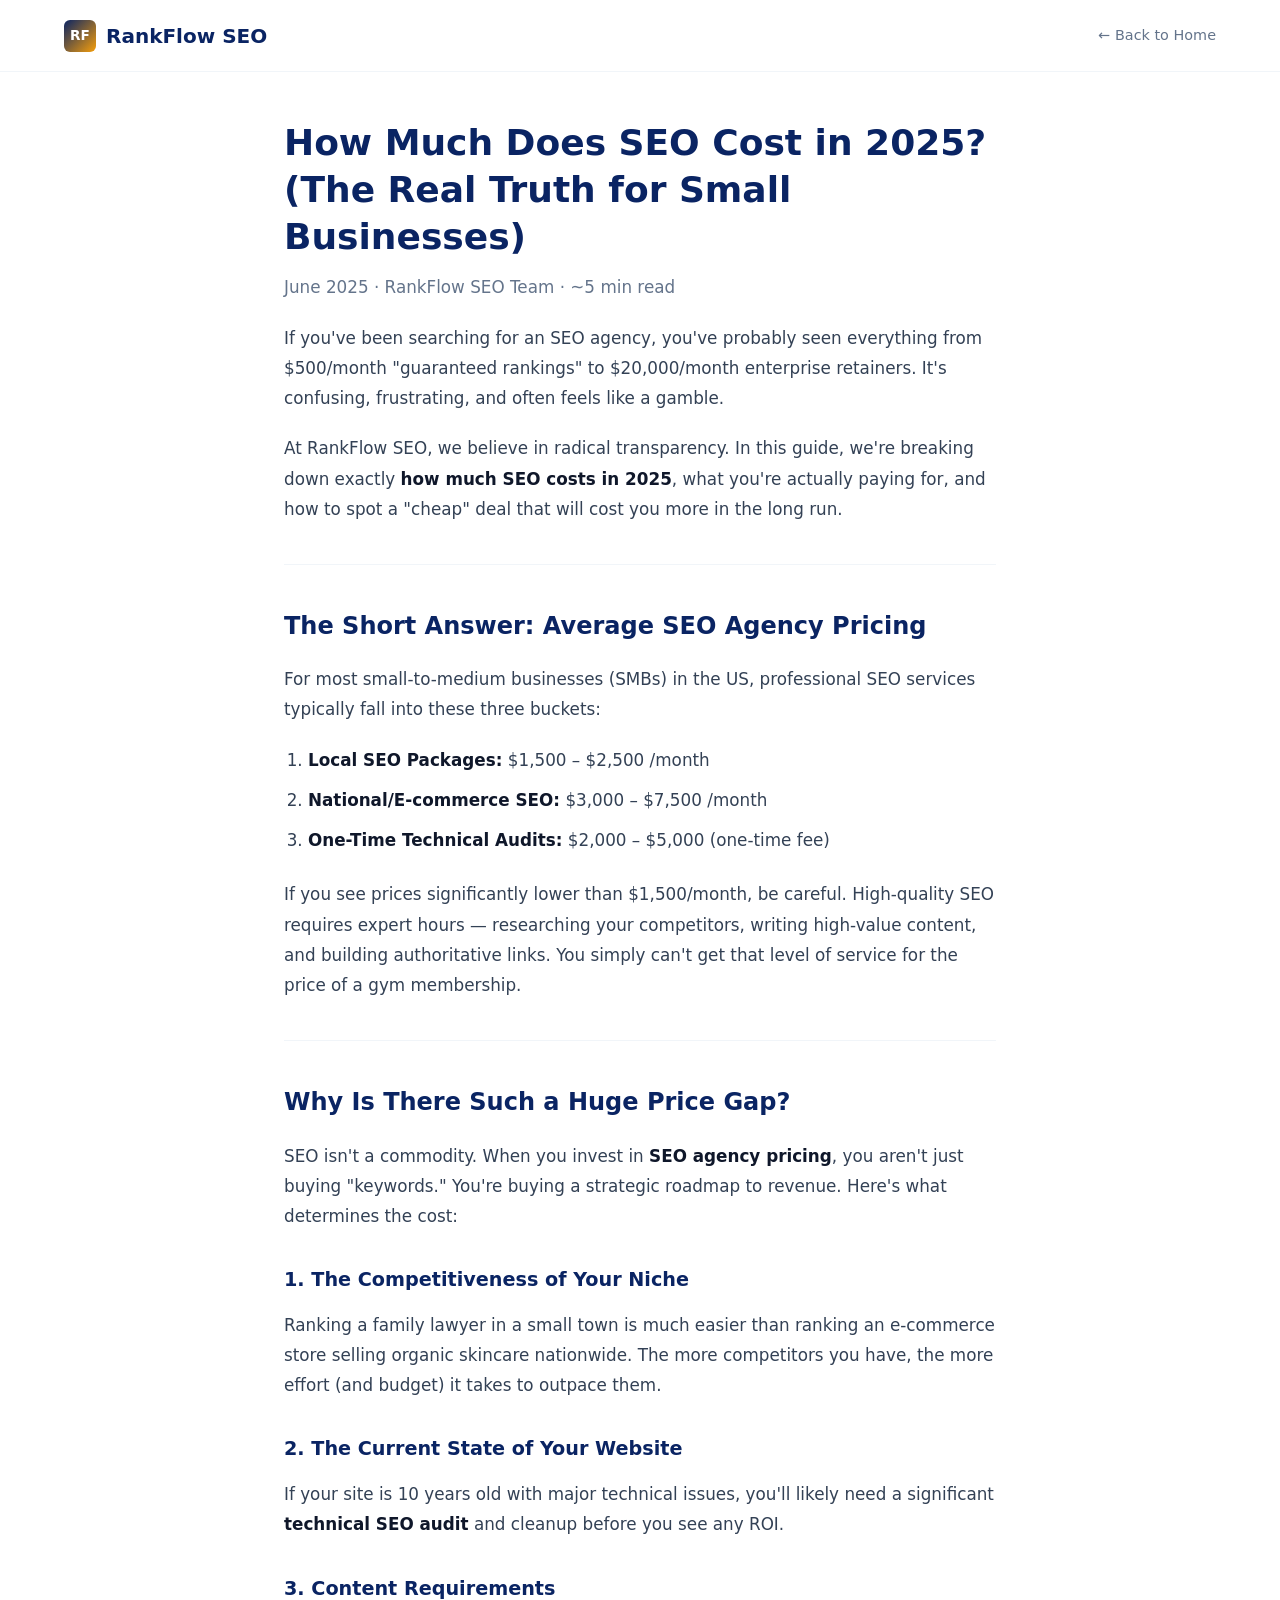
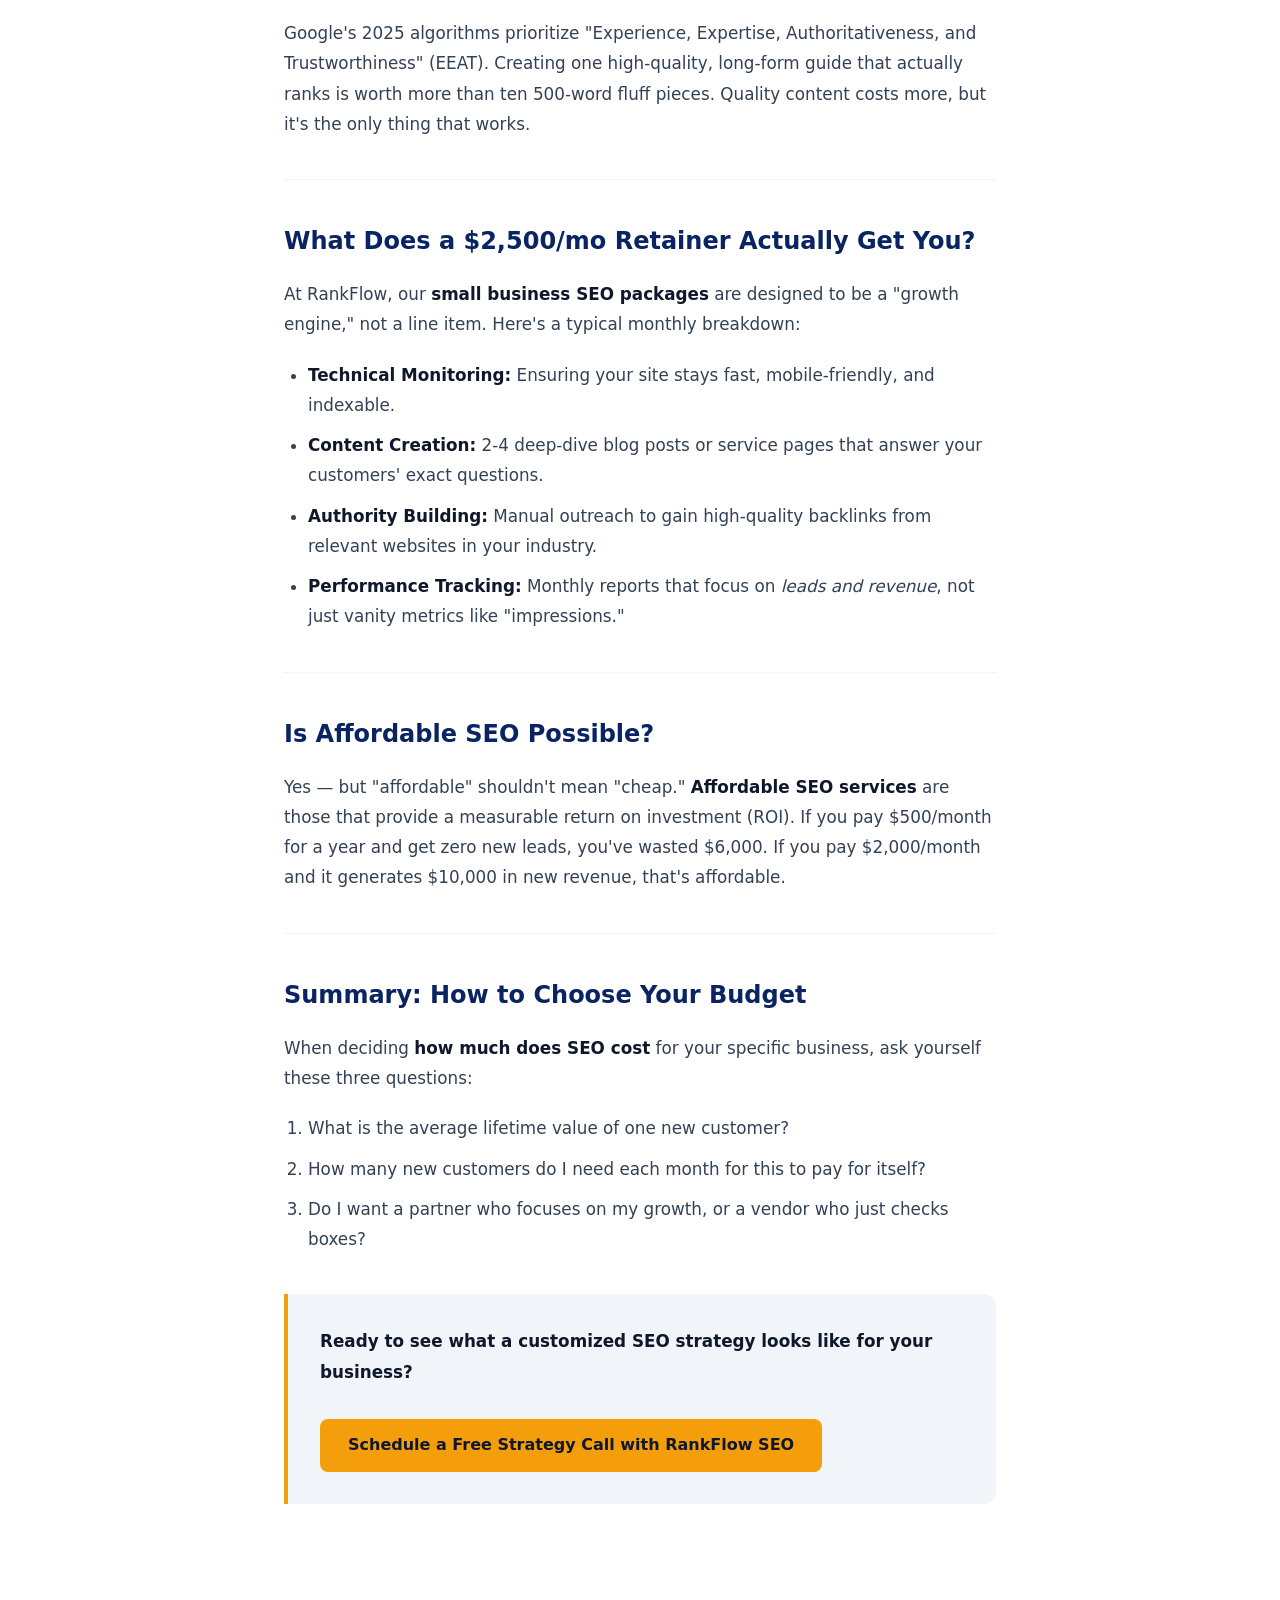
==== blog/seo-cost-2025.html @ 1db64647 "feat: Build RankFlow SEO agency website Complete single-page HTML/CSS/JS agency website with: - Hero" ====
<!DOCTYPE html>
<html lang="en">
<head>
    <meta charset="UTF-8">
    <meta name="viewport" content="width=device-width, initial-scale=1.0">
    <title>How Much Does SEO Cost in 2025? | RankFlow SEO</title>
    <meta name="description" content="Transparent SEO pricing guide for small businesses. Learn what $1,500-$5,000/month retainer actually gets you, how to spot cheap SEO, and what affordable SEO services really cost in 2025.">
    <link rel="canonical" href="https://rankflowseo.com/blog/seo-cost-2025">
    <style>
        *, *::before, *::after { margin: 0; padding: 0; box-sizing: border-box; }
        :root { --primary: #0a2463; --accent: #f59e0b; --dark: #0f172a; --gray-700: #334155; --gray-500: #64748b; --gray-100: #f1f5f9; --white: #ffffff; --font-sans: 'Segoe UI', system-ui, -apple-system, sans-serif; --max-width: 760px; --header-h: 72px; }
        body { font-family: var(--font-sans); color: var(--gray-700); line-height: 1.8; background: var(--white); }
        .container { width: 100%; max-width: var(--max-width); margin: 0 auto; padding: 0 24px; }
        .header { position: fixed; top: 0; left: 0; width: 100%; height: var(--header-h); background: rgba(255,255,255,0.98); border-bottom: 1px solid var(--gray-100); z-index: 1000; display: flex; align-items: center; }
        .header-inner { display: flex; align-items: center; justify-content: space-between; width: 100%; max-width: 1200px; margin: 0 auto; padding: 0 24px; }
        .logo { font-size: 1.25rem; font-weight: 800; color: var(--primary); text-decoration: none; display: flex; align-items: center; gap: 10px; }
        .logo-icon { width: 32px; height: 32px; background: linear-gradient(135deg, var(--primary), var(--accent)); border-radius: 6px; display: flex; align-items: center; justify-content: center; color: white; font-size: 0.85rem; font-weight: 700; }
        .header a.back-link { font-size: 0.9rem; color: var(--gray-500); text-decoration: none; }
        .header a.back-link:hover { color: var(--primary); }
        .blog-content { padding: 120px 0 60px; }
        .blog-content h1 { font-size: 2.25rem; font-weight: 800; color: var(--primary); line-height: 1.3; margin-bottom: 12px; }
        .blog-meta { color: var(--gray-500); font-size: 0.9rem; margin-bottom: 32px; }
        .blog-content h2 { font-size: 1.5rem; font-weight: 700; color: var(--primary); margin: 40px 0 16px; }
        .blog-content h3 { font-size: 1.2rem; font-weight: 700; color: var(--primary); margin: 32px 0 12px; }
        .blog-content p { margin-bottom: 20px; font-size: 1.05rem; }
        .blog-content ul, .blog-content ol { margin: 0 0 24px 24px; }
        .blog-content li { margin-bottom: 10px; font-size: 1.05rem; }
        .blog-content strong { color: var(--dark); }
        .blog-content .cta-box { background: var(--gray-100); border-left: 4px solid var(--accent); padding: 32px; border-radius: 0 12px 12px 0; margin: 40px 0; }
        .blog-content .cta-box a { display: inline-block; margin-top: 12px; padding: 12px 28px; background: var(--accent); color: var(--dark); font-weight: 600; border-radius: 8px; text-decoration: none; transition: all 0.25s; }
        .blog-content .cta-box a:hover { background: #d97706; transform: translateY(-2px); }
        hr { border: none; border-top: 1px solid var(--gray-100); margin: 40px 0; }
        @media (max-width: 768px) { .blog-content h1 { font-size: 1.75rem; } .blog-content { padding: 100px 0 40px; } }
    </style>
</head>
<body>
    <header class="header">
        <div class="header-inner">
            <a href="/" class="logo"><span class="logo-icon">RF</span> RankFlow SEO</a>
            <a href="/" class="back-link">&larr; Back to Home</a>
        </div>
    </header>
    <main class="blog-content">
        <article class="container">
            <h1>How Much Does SEO Cost in 2025? (The Real Truth for Small Businesses)</h1>
            <p class="blog-meta">June 2025 &middot; RankFlow SEO Team &middot; ~5 min read</p>

            <p>If you've been searching for an SEO agency, you've probably seen everything from $500/month &quot;guaranteed rankings&quot; to $20,000/month enterprise retainers. It's confusing, frustrating, and often feels like a gamble.</p>
            <p>At RankFlow SEO, we believe in radical transparency. In this guide, we're breaking down exactly <strong>how much SEO costs in 2025</strong>, what you're actually paying for, and how to spot a &quot;cheap&quot; deal that will cost you more in the long run.</p>

            <hr>

            <h2>The Short Answer: Average SEO Agency Pricing</h2>
            <p>For most small-to-medium businesses (SMBs) in the US, professional SEO services typically fall into these three buckets:</p>
            <ol>
                <li><strong>Local SEO Packages:</strong> $1,500 &ndash; $2,500 /month</li>
                <li><strong>National/E-commerce SEO:</strong> $3,000 &ndash; $7,500 /month</li>
                <li><strong>One-Time Technical Audits:</strong> $2,000 &ndash; $5,000 (one-time fee)</li>
            </ol>
            <p>If you see prices significantly lower than $1,500/month, be careful. High-quality SEO requires expert hours &mdash; researching your competitors, writing high-value content, and building authoritative links. You simply can't get that level of service for the price of a gym membership.</p>

            <hr>

            <h2>Why Is There Such a Huge Price Gap?</h2>
            <p>SEO isn't a commodity. When you invest in <strong>SEO agency pricing</strong>, you aren't just buying &quot;keywords.&quot; You're buying a strategic roadmap to revenue. Here's what determines the cost:</p>

            <h3>1. The Competitiveness of Your Niche</h3>
            <p>Ranking a family lawyer in a small town is much easier than ranking an e-commerce store selling organic skincare nationwide. The more competitors you have, the more effort (and budget) it takes to outpace them.</p>

            <h3>2. The Current State of Your Website</h3>
            <p>If your site is 10 years old with major technical issues, you'll likely need a significant <strong>technical SEO audit</strong> and cleanup before you see any ROI.</p>

            <h3>3. Content Requirements</h3>
            <p>Google's 2025 algorithms prioritize &quot;Experience, Expertise, Authoritativeness, and Trustworthiness&quot; (EEAT). Creating one high-quality, long-form guide that actually ranks is worth more than ten 500-word fluff pieces. Quality content costs more, but it's the only thing that works.</p>

            <hr>

            <h2>What Does a $2,500/mo Retainer Actually Get You?</h2>
            <p>At RankFlow, our <strong>small business SEO packages</strong> are designed to be a &quot;growth engine,&quot; not a line item. Here's a typical monthly breakdown:</p>
            <ul>
                <li><strong>Technical Monitoring:</strong> Ensuring your site stays fast, mobile-friendly, and indexable.</li>
                <li><strong>Content Creation:</strong> 2-4 deep-dive blog posts or service pages that answer your customers' exact questions.</li>
                <li><strong>Authority Building:</strong> Manual outreach to gain high-quality backlinks from relevant websites in your industry.</li>
                <li><strong>Performance Tracking:</strong> Monthly reports that focus on <em>leads and revenue</em>, not just vanity metrics like &quot;impressions.&quot;</li>
            </ul>

            <hr>

            <h2>Is Affordable SEO Possible?</h2>
            <p>Yes &mdash; but &quot;affordable&quot; shouldn't mean &quot;cheap.&quot; <strong>Affordable SEO services</strong> are those that provide a measurable return on investment (ROI). If you pay $500/month for a year and get zero new leads, you've wasted $6,000. If you pay $2,000/month and it generates $10,000 in new revenue, that's affordable.</p>

            <hr>

            <h2>Summary: How to Choose Your Budget</h2>
            <p>When deciding <strong>how much does SEO cost</strong> for your specific business, ask yourself these three questions:</p>
            <ol>
                <li>What is the average lifetime value of one new customer?</li>
                <li>How many new customers do I need each month for this to pay for itself?</li>
                <li>Do I want a partner who focuses on my growth, or a vendor who just checks boxes?</li>
            </ol>

            <div class="cta-box">
                <p><strong>Ready to see what a customized SEO strategy looks like for your business?</strong></p>
                <a href="/#contact">Schedule a Free Strategy Call with RankFlow SEO</a>
            </div>
        </article>
    </main>
</body>
</html>
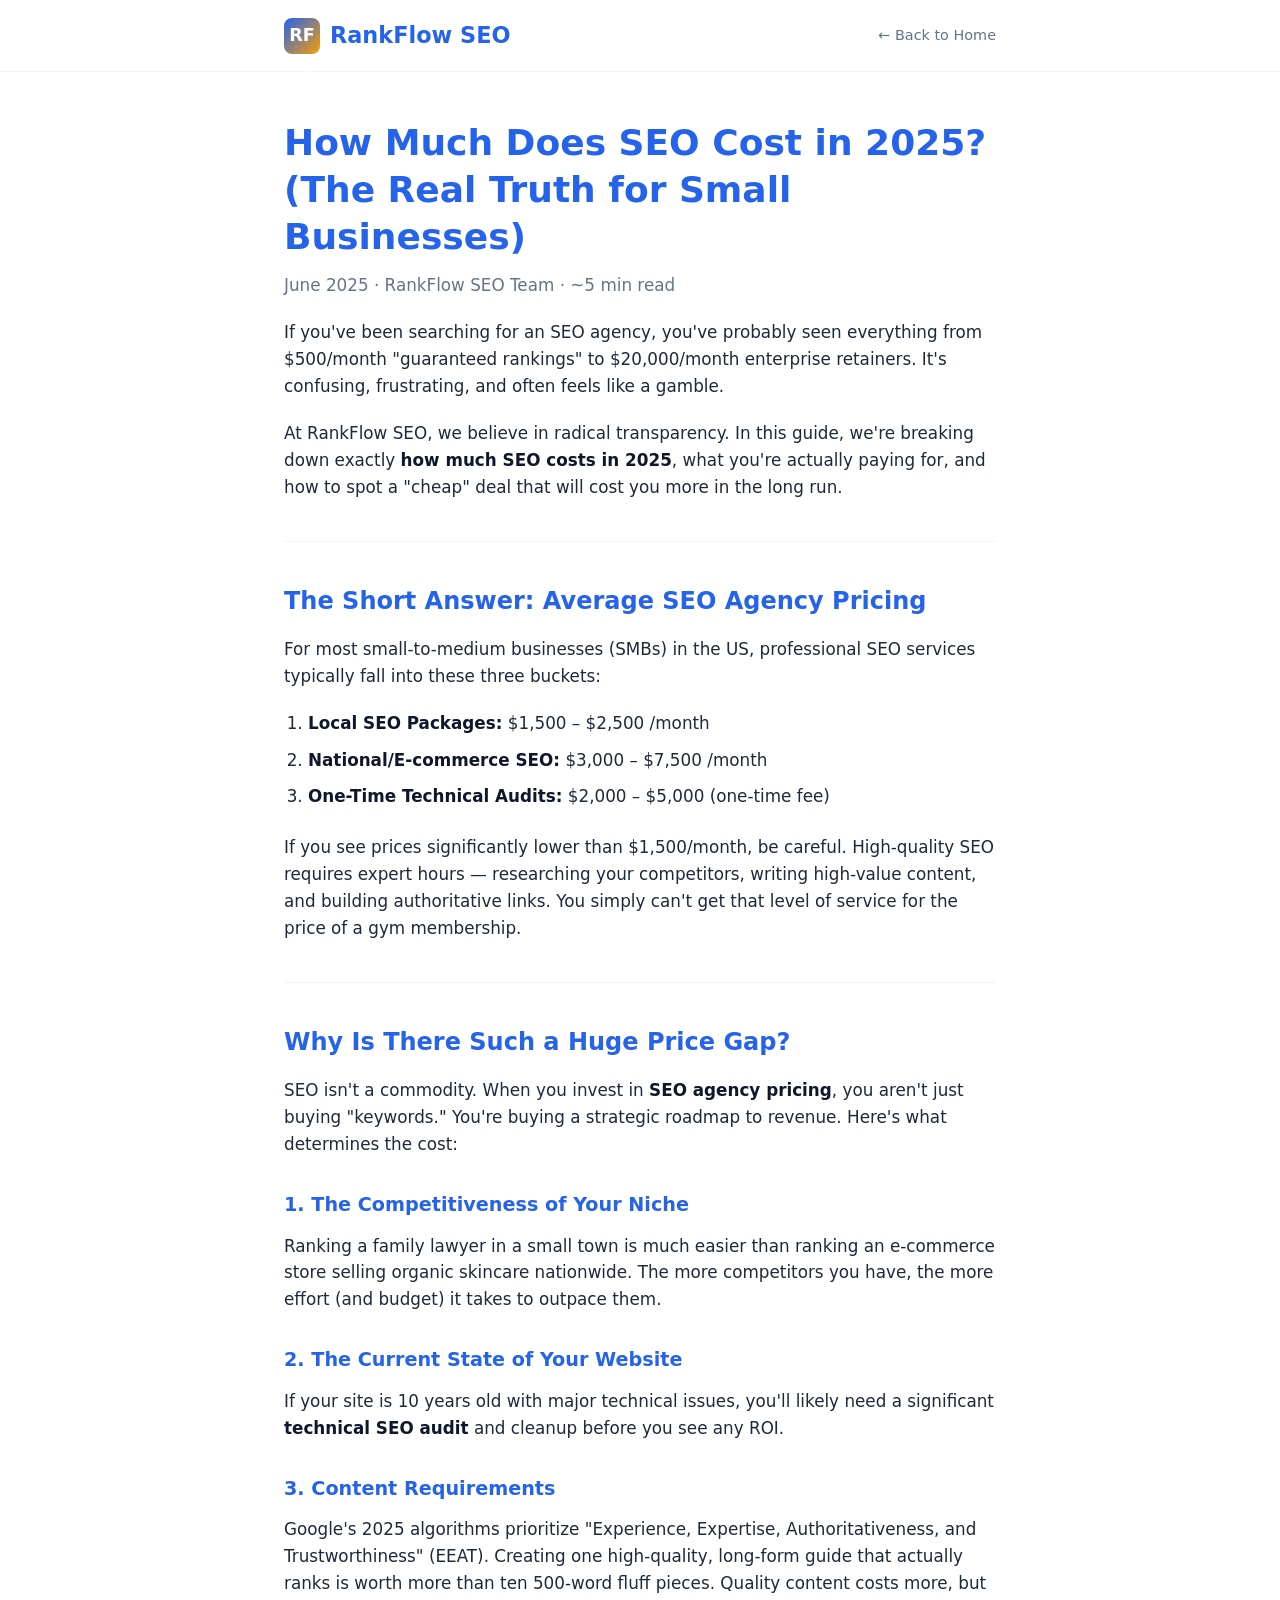
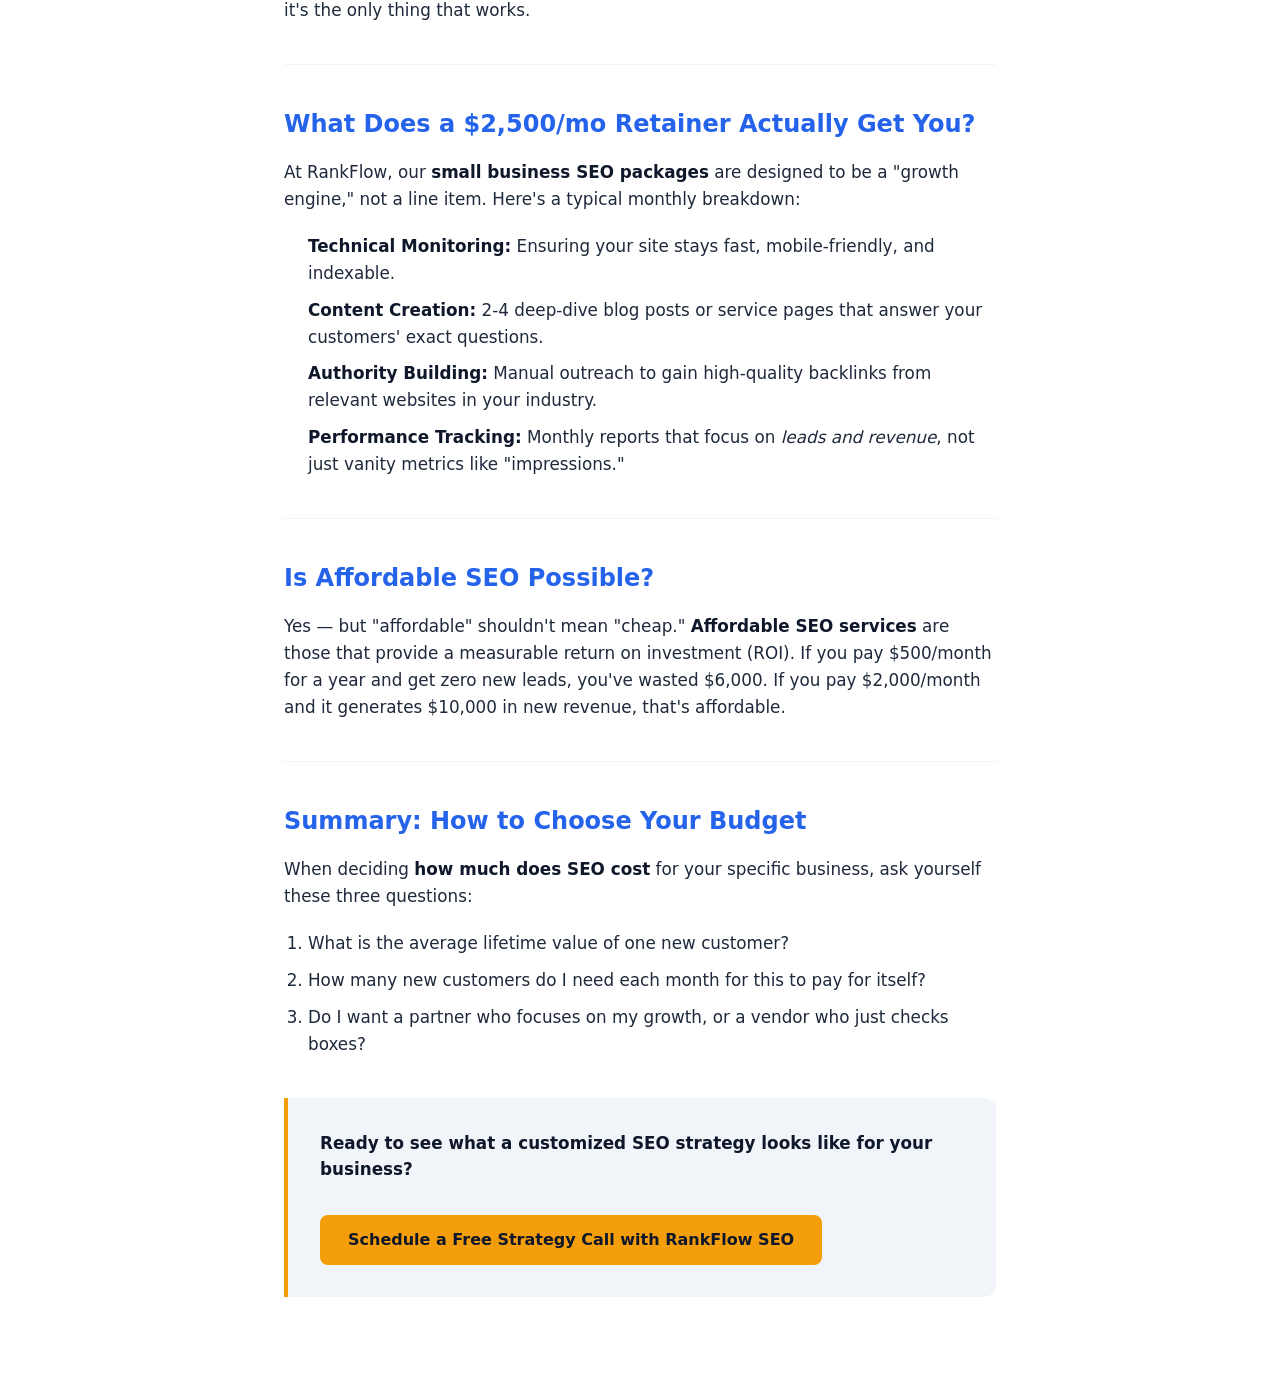
==== commit f724886f: "refactor: separate pages for homepage, services, about, and case studies" ====
--- a/blog/seo-cost-2025.html
+++ b/blog/seo-cost-2025.html
@@ -6,18 +6,13 @@
     <title>How Much Does SEO Cost in 2025? | RankFlow SEO</title>
     <meta name="description" content="Transparent SEO pricing guide for small businesses. Learn what $1,500-$5,000/month retainer actually gets you, how to spot cheap SEO, and what affordable SEO services really cost in 2025.">
     <link rel="canonical" href="https://rankflowseo.com/blog/seo-cost-2025">
+    <link rel="stylesheet" href="../css/style.css">
     <style>
-        *, *::before, *::after { margin: 0; padding: 0; box-sizing: border-box; }
-        :root { --primary: #0a2463; --accent: #f59e0b; --dark: #0f172a; --gray-700: #334155; --gray-500: #64748b; --gray-100: #f1f5f9; --white: #ffffff; --font-sans: 'Segoe UI', system-ui, -apple-system, sans-serif; --max-width: 760px; --header-h: 72px; }
-        body { font-family: var(--font-sans); color: var(--gray-700); line-height: 1.8; background: var(--white); }
-        .container { width: 100%; max-width: var(--max-width); margin: 0 auto; padding: 0 24px; }
+        :root { --max-width: 760px; }
         .header { position: fixed; top: 0; left: 0; width: 100%; height: var(--header-h); background: rgba(255,255,255,0.98); border-bottom: 1px solid var(--gray-100); z-index: 1000; display: flex; align-items: center; }
-        .header-inner { display: flex; align-items: center; justify-content: space-between; width: 100%; max-width: 1200px; margin: 0 auto; padding: 0 24px; }
-        .logo { font-size: 1.25rem; font-weight: 800; color: var(--primary); text-decoration: none; display: flex; align-items: center; gap: 10px; }
-        .logo-icon { width: 32px; height: 32px; background: linear-gradient(135deg, var(--primary), var(--accent)); border-radius: 6px; display: flex; align-items: center; justify-content: center; color: white; font-size: 0.85rem; font-weight: 700; }
         .header a.back-link { font-size: 0.9rem; color: var(--gray-500); text-decoration: none; }
         .header a.back-link:hover { color: var(--primary); }
-        .blog-content { padding: 120px 0 60px; }
+        .blog-content { padding: 120px 0 60px; max-width: 760px; margin: 0 auto; }
         .blog-content h1 { font-size: 2.25rem; font-weight: 800; color: var(--primary); line-height: 1.3; margin-bottom: 12px; }
         .blog-meta { color: var(--gray-500); font-size: 0.9rem; margin-bottom: 32px; }
         .blog-content h2 { font-size: 1.5rem; font-weight: 700; color: var(--primary); margin: 40px 0 16px; }
@@ -31,13 +26,14 @@
         .blog-content .cta-box a:hover { background: #d97706; transform: translateY(-2px); }
         hr { border: none; border-top: 1px solid var(--gray-100); margin: 40px 0; }
         @media (max-width: 768px) { .blog-content h1 { font-size: 1.75rem; } .blog-content { padding: 100px 0 40px; } }
+        .footer { display: none; }
     </style>
 </head>
 <body>
     <header class="header">
-        <div class="header-inner">
-            <a href="/" class="logo"><span class="logo-icon">RF</span> RankFlow SEO</a>
-            <a href="/" class="back-link">&larr; Back to Home</a>
+        <div class="container header-inner">
+            <a href="../index.html" class="logo"><span class="logo-icon">RF</span> RankFlow SEO</a>
+            <a href="../index.html" class="back-link">&larr; Back to Home</a>
         </div>
     </header>
     <main class="blog-content">
--- a/css/style.css
+++ b/css/style.css
@@ -0,0 +1,156 @@
+/* ===== RESET & BASE ===== */
+*, *::before, *::after { margin: 0; padding: 0; box-sizing: border-box; }
+:root {
+    --primary: #2563eb;
+    --primary-dark: #1d4ed8;
+    --primary-light: #3b82f6;
+    --accent: #f59e0b;
+    --accent-hover: #d97706;
+    --dark: #0f172a;
+    --gray-900: #1e293b;
+    --gray-700: #334155;
+    --gray-500: #64748b;
+    --gray-300: #cbd5e1;
+    --gray-100: #f1f5f9;
+    --white: #ffffff;
+    --success: #10b981;
+    --font-sans: 'Segoe UI', system-ui, -apple-system, sans-serif;
+    --max-width: 1200px;
+    --header-h: 72px;
+}
+html { scroll-behavior: smooth; font-size: 16px; }
+body { font-family: var(--font-sans); color: var(--gray-900); line-height: 1.6; background: var(--white); overflow-x: hidden; }
+a { color: var(--primary); text-decoration: none; }
+ul { list-style: none; }
+.container { width: 100%; max-width: var(--max-width); margin: 0 auto; padding: 0 24px; }
+.section { padding: 80px 0; }
+.section-label {
+    display: inline-block; font-size: 0.85rem; font-weight: 700;
+    text-transform: uppercase; letter-spacing: 2px; color: var(--accent); margin-bottom: 12px;
+}
+.section-title { font-size: 2.25rem; font-weight: 800; color: var(--primary); line-height: 1.2; margin-bottom: 16px; }
+.section-subtitle { font-size: 1.125rem; color: var(--gray-500); max-width: 640px; margin-bottom: 48px; }
+.text-center { text-align: center; }
+.mx-auto { margin-left: auto; margin-right: auto; }
+
+/* ===== BUTTONS ===== */
+.btn {
+    display: inline-flex; align-items: center; justify-content: center; gap: 8px;
+    padding: 14px 32px; font-size: 1rem; font-weight: 600; border-radius: 8px;
+    border: 2px solid transparent; cursor: pointer; transition: all 0.25s ease; text-align: center; white-space: nowrap;
+}
+.btn-primary { background: var(--accent); color: var(--dark); border-color: var(--accent); }
+.btn-primary:hover { background: var(--accent-hover); border-color: var(--accent-hover); transform: translateY(-2px); box-shadow: 0 8px 24px rgba(245,158,11,0.35); }
+.btn-secondary { background: transparent; color: var(--white); border-color: var(--white); }
+.btn-secondary:hover { background: var(--white); color: var(--primary); transform: translateY(-2px); }
+.btn-outline { background: transparent; color: var(--primary); border-color: var(--primary); }
+.btn-outline:hover { background: var(--primary); color: var(--white); transform: translateY(-2px); }
+
+/* ===== HEADER ===== */
+.header {
+    position: fixed; top: 0; left: 0; width: 100%; height: var(--header-h);
+    background: rgba(255,255,255,0.98); backdrop-filter: blur(10px);
+    border-bottom: 1px solid var(--gray-100); z-index: 1000; transition: box-shadow 0.3s;
+}
+.header.scrolled { box-shadow: 0 2px 20px rgba(0,0,0,0.08); }
+.header-inner { display: flex; align-items: center; justify-content: space-between; height: var(--header-h); }
+.logo {
+    display: flex; align-items: center; gap: 10px; font-size: 1.4rem;
+    font-weight: 800; color: var(--primary); text-decoration: none;
+}
+.logo-icon {
+    width: 36px; height: 36px; background: linear-gradient(135deg, var(--primary), var(--accent));
+    border-radius: 8px; display: flex; align-items: center; justify-content: center;
+    color: white; font-size: 1.1rem; font-weight: 700;
+}
+.nav-links { display: flex; align-items: center; gap: 8px; }
+.nav-links a {
+    padding: 8px 16px; font-size: 0.9rem; font-weight: 500; color: var(--gray-700);
+    border-radius: 6px; transition: all 0.2s;
+}
+.nav-links a:hover { background: var(--gray-100); color: var(--primary); }
+.nav-links a.active { background: rgba(37,99,235,0.08); color: var(--primary); font-weight: 600; }
+.nav-cta {
+    padding: 10px 22px !important; background: var(--accent) !important;
+    color: var(--dark) !important; border-radius: 8px !important; font-weight: 600 !important;
+}
+.nav-cta:hover { background: var(--accent-hover) !important; transform: translateY(-1px); }
+.menu-toggle {
+    display: none; background: none; border: none; cursor: pointer;
+    padding: 8px; flex-direction: column; gap: 5px;
+}
+.menu-toggle span { display: block; width: 26px; height: 2.5px; background: var(--primary); border-radius: 2px; transition: all 0.3s; }
+.menu-toggle.active span:nth-child(1) { transform: rotate(45deg) translate(5px,5px); }
+.menu-toggle.active span:nth-child(2) { opacity: 0; }
+.menu-toggle.active span:nth-child(3) { transform: rotate(-45deg) translate(5px,-5px); }
+
+/* ===== HERO ===== */
+.hero {
+    padding: 140px 0 80px;
+    background: linear-gradient(135deg, var(--primary) 0%, #1d4ed8 50%, #2563eb 100%);
+    color: var(--white); position: relative; overflow: hidden;
+}
+.hero::before {
+    content: ''; position: absolute; top: -50%; left: -50%; width: 200%; height: 200%;
+    background: radial-gradient(circle at 30% 50%, rgba(245,158,11,0.08) 0%, transparent 50%);
+    animation: heroGlow 12s ease-in-out infinite alternate;
+}
+@keyframes heroGlow { 0% { transform: translate(0,0); } 100% { transform: translate(5%,5%); } }
+.hero .container { position: relative; z-index: 1; }
+.hero-content { max-width: 720px; }
+.hero h1 { font-size: 3.25rem; font-weight: 800; line-height: 1.15; margin-bottom: 20px; }
+.hero h1 span { background: linear-gradient(135deg, var(--accent), #fbbf24); -webkit-background-clip: text; -webkit-text-fill-color: transparent; background-clip: text; }
+.hero p { font-size: 1.2rem; color: rgba(255,255,255,0.85); max-width: 600px; margin-bottom: 36px; line-height: 1.7; }
+.hero-buttons { display: flex; gap: 16px; flex-wrap: wrap; }
+
+/* ===== PAGE HERO (inner pages) ===== */
+.page-hero {
+    padding: 140px 0 60px;
+    background: linear-gradient(135deg, var(--primary) 0%, #1d4ed8 100%);
+    color: var(--white); text-align: center;
+}
+.page-hero h1 { font-size: 2.75rem; font-weight: 800; margin-bottom: 12px; }
+.page-hero p { font-size: 1.15rem; color: rgba(255,255,255,0.8); max-width: 600px; margin: 0 auto; }
+
+/* ===== FOOTER ===== */
+.footer {
+    background: var(--dark); color: rgba(255,255,255,0.7); padding: 48px 0;
+}
+.footer-grid { display: grid; grid-template-columns: 2fr 1fr 1fr 1fr; gap: 40px; }
+.footer h4 { color: var(--white); font-size: 1.1rem; font-weight: 700; margin-bottom: 16px; }
+.footer p { font-size: 0.9rem; line-height: 1.7; }
+.footer ul li { margin-bottom: 10px; }
+.footer ul li a { color: rgba(255,255,255,0.6); font-size: 0.9rem; transition: color 0.2s; }
+.footer ul li a:hover { color: var(--accent); }
+.footer-bottom {
+    border-top: 1px solid rgba(255,255,255,0.1); margin-top: 40px;
+    padding-top: 24px; display: flex; justify-content: space-between; align-items: center; font-size: 0.85rem;
+}
+
+/* ===== RESPONSIVE ===== */
+@media (max-width: 1024px) {
+    .footer-grid { grid-template-columns: 1fr 1fr; }
+}
+@media (max-width: 768px) {
+    .hero h1 { font-size: 2.25rem; }
+    .page-hero h1 { font-size: 2rem; }
+    .section-title { font-size: 1.8rem; }
+    .nav-links {
+        display: none; position: fixed; top: var(--header-h); left: 0; width: 100%;
+        background: var(--white); flex-direction: column; padding: 24px;
+        gap: 8px; box-shadow: 0 8px 24px rgba(0,0,0,0.1); border-bottom: 1px solid var(--gray-100);
+    }
+    .nav-links.open { display: flex; }
+    .nav-links a { padding: 12px 16px; }
+    .menu-toggle { display: flex; }
+    .hero { padding: 120px 0 60px; }
+    .page-hero { padding: 120px 0 40px; }
+    .section { padding: 60px 0; }
+    .footer-grid { grid-template-columns: 1fr; }
+}
+@media (max-width: 480px) {
+    .hero h1 { font-size: 1.8rem; }
+    .page-hero h1 { font-size: 1.6rem; }
+    .hero-buttons { flex-direction: column; }
+    .hero-buttons .btn { width: 100%; }
+}
